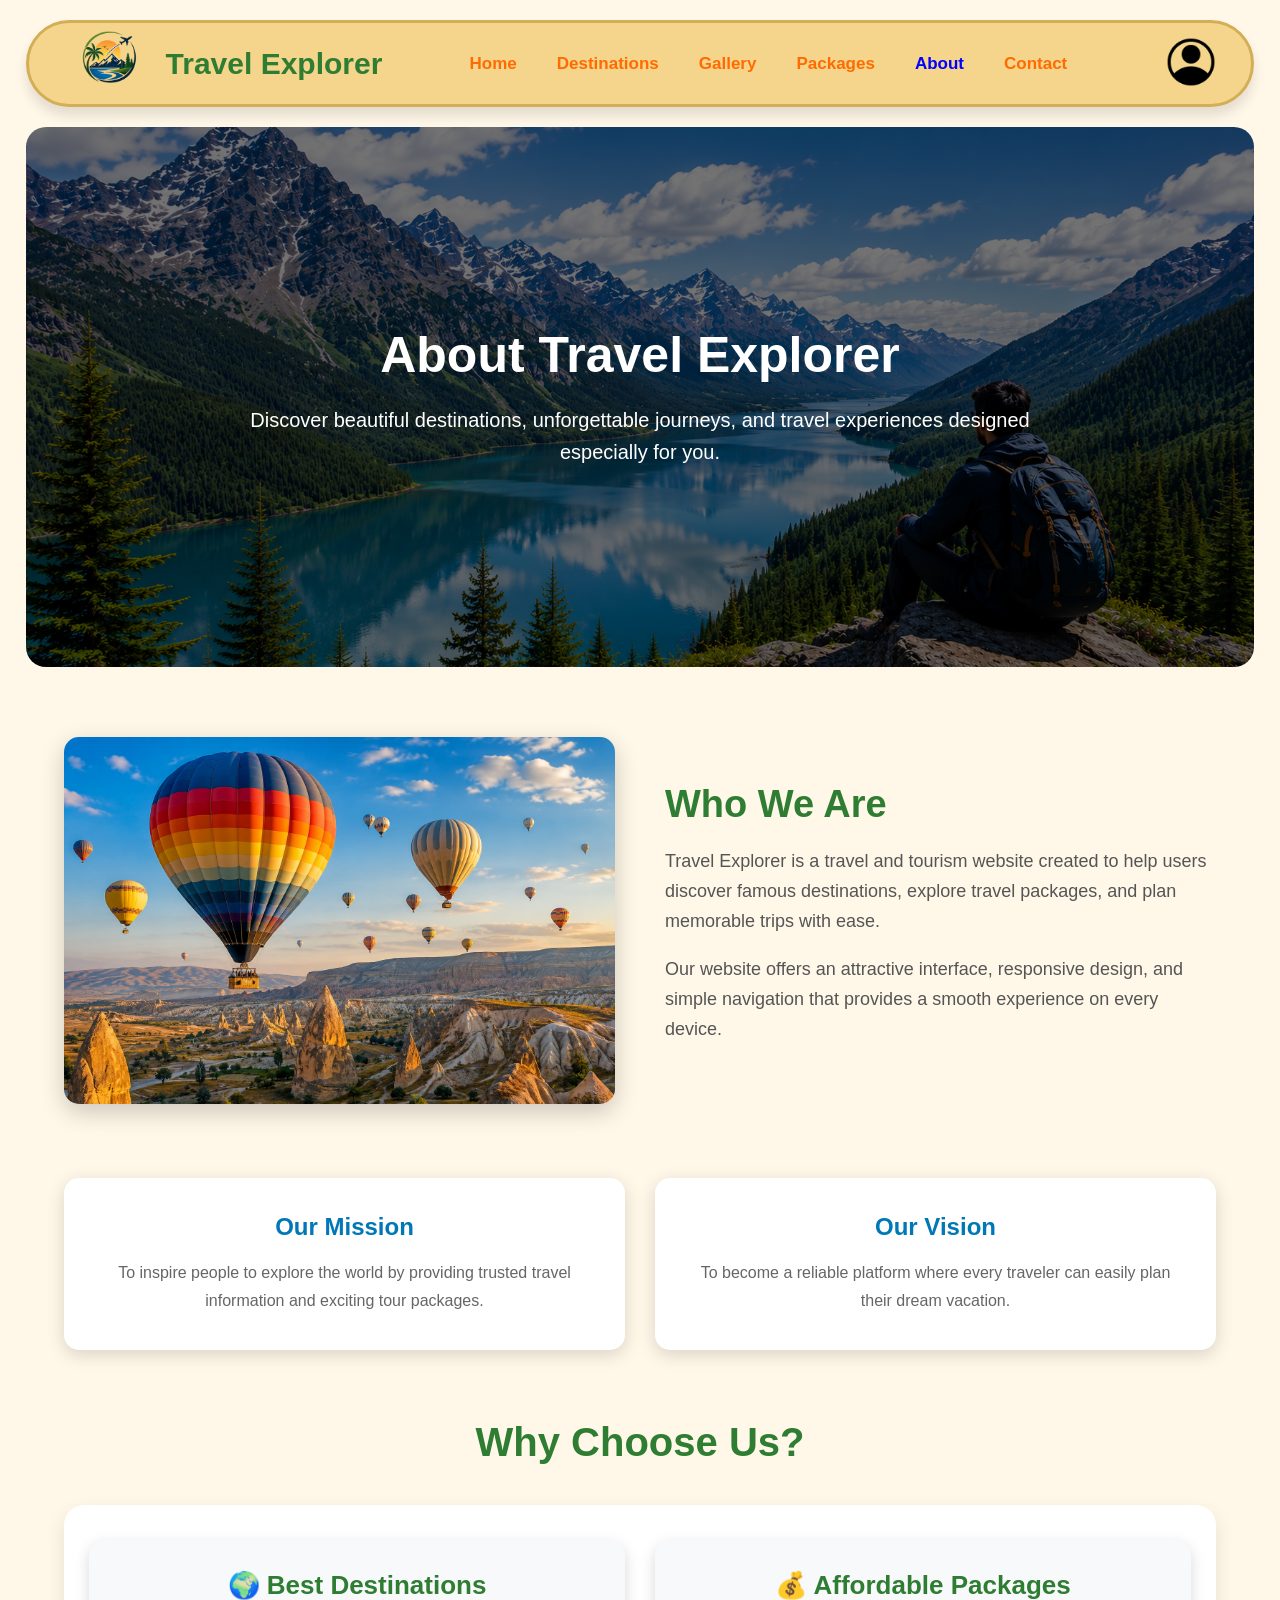
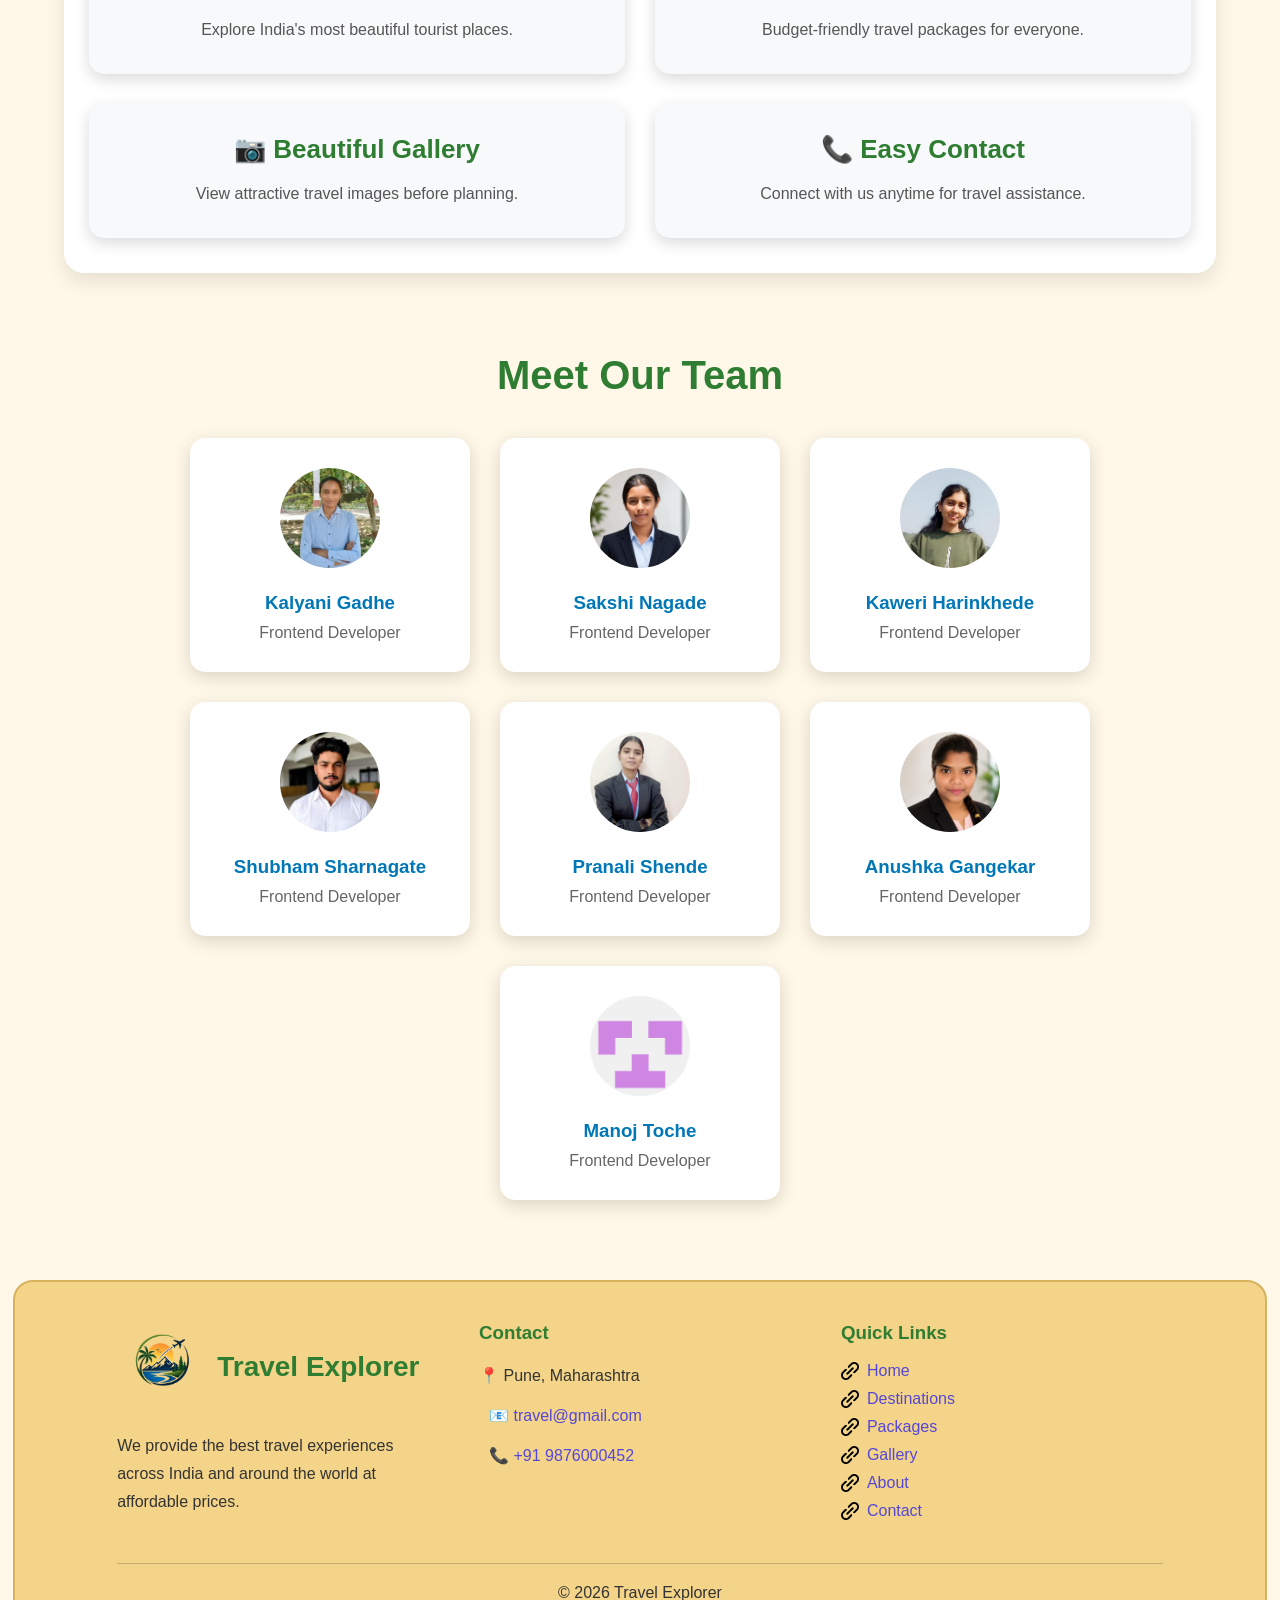
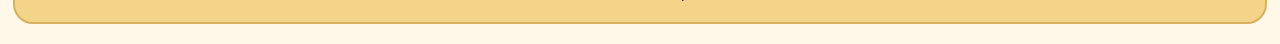
==== pages/about.html @ 45bdfaf3 "about file change" ====
<!DOCTYPE html>
<html lang="en">

<head>
    <meta charset="UTF-8">
    <meta name="viewport" content="width=device-width, initial-scale=1.0">

    <title>Travel Explorer | About</title>

    <link rel="stylesheet" href="../css/style.css">
    <link rel="stylesheet" href="../css/about.css">
</head>

<body>

    <!-- Header Start -->

    <header>

        <div class="logo">
            <img src="../images/home/logo.png" alt="Logo">
            <h2>Travel Explorer</h2>
        </div>

        <nav>
            <a href="./../index.html">Home</a>
            <a href="../pages/destination.html">Destinations</a>
            <a href="../pages/gallery.html">Gallery</a>
            <a href="../pages/package.html">Packages</a>
            <a href="/pages/about.html " class="active">About</a>
            <a href="../pages/contact.html ">Contact</a>

        </nav>

        <div class="profile">
            <img src="../images/home/profile.png" alt="Profile">
        </div>

    </header>

    <!-- Header End -->


    <!-- Hero Section -->

    <section class="about-banner">

        <h1>About Travel Explorer</h1>

        <p>
            Discover beautiful destinations, unforgettable journeys, and travel experiences designed especially for you.
        </p>

    </section>


    <!-- About -->

    <section class="about-container">

        <div class="about-image">

            <img src="../images/about/about.png" alt="Travel">

        </div>
        <div class="about-content">

            <h2>Who We Are</h2>

            <p>

                Travel Explorer is a travel and tourism website created to help users discover famous destinations, explore travel packages, and plan memorable trips with ease.

            </p>

            <p>

                Our website offers an attractive interface, responsive design, and simple navigation that provides a smooth experience on every device.

            </p>

        </div>

    </section>


    <!-- Mission -->

    <section class="mission">

        <div class="card">
            <h2>Our Mission</h2>

            <p>

                To inspire people to explore the world by providing trusted travel information and exciting tour packages.

            </p>

        </div>

        <div class="card">

            <h2>Our Vision</h2>

            <p>

                To become a reliable platform where every traveler can easily plan their dream vacation.

            </p>

        </div>

    </section>


    <!-- Features -->

    <section class="features">

        <h2>Why Choose Us?</h2>

        <div class="feature-box">

            <div class="feature">
                <h3>🌍 Best Destinations</h3>
                <p>Explore India's most beautiful tourist places.</p>
            </div>

            <div class="feature">
                <h3>💰 Affordable Packages</h3>
                <p>Budget-friendly travel packages for everyone.</p>
            </div>

            <div class="feature">
                <h3>📷 Beautiful Gallery</h3>
                <p>View attractive travel images before planning.</p>
            </div>

            <div class="feature">
                <h3>📞 Easy Contact</h3>
                <p>Connect with us anytime for travel assistance.</p>
            </div>

        </div>

    </section>


    <!-- Team -->

    <section class="team">

        <h2>Meet Our Team</h2>

        <div class="team-container">

            <div class="team-card">
                <img src="../images/about/kalyani.jpg" alt="">
                <h3>Kalyani Gadhe</h3>
                <p>Frontend Developer</p>
            </div>

            <div class="team-card">
                <img src="../images/about/sakshi.jpg" alt="">
                <h3>Sakshi Nagade</h3>
                <p>Frontend Developer</p>
            </div>
            <div class="team-card">
                <img src="../images/about/kaweri.jpg" alt="">
                <h3>Kaweri Harinkhede</h3>
                <p>Frontend Developer</p>
            </div>
            <div class="team-card">
                <img src="../images/about/shubham.jpg" alt="">
                <h3>Shubham Sharnagate</h3>
                <p>Frontend Developer</p>
            </div>

            <div class="team-card">
                <img src="../images/about/pranali.jpg" alt="">
                <h3>Pranali Shende</h3>
                <p>Frontend Developer</p>
            </div>

            <div class="team-card">
                <img src="../images/about/anushka.png" alt="">
                <h3>Anushka Gangekar</h3>
                <p>Frontend Developer</p>
            </div>
            <div class="team-card">
                <img src="../images/about/manoj.png" alt="">
                <h3>Manoj Toche</h3>
                <p>Frontend Developer</p>
            </div>

        </div>

    </section>


    <footer>

        <div class="footer-container ">


            <div class="footer-box ">

                <div class="footer-logo ">
                    <img src="../images/home/logo.png " alt="Logo ">
                    <h2>Travel Explorer</h2>
                </div>

                <p>
                    We provide the best travel experiences across India and around the world at affordable prices.
                </p>

            </div>



            <div class="footer-box ">

                <h3>Contact</h3>

                <p>
                    </i>📍 Pune, Maharashtra</p>

                <p>
                    <a href=" mailto:travel@gmail.com ">
                        <i class="fa-solid-fa-envelope "> </i>📧 travel@gmail.com </a>
                </p>

                <p>
                    <a href="tel: " +91 9876000452 "><i class="fa-solid fa-phone "></i>📞 +91 9876000452</a>
                </p>

                </div>

                

    <div class="footer-box ">
    <h3 class="footer-section-heading ">Quick Links</h3>

    <div class="quick-link-container ">

        <div class="quick-link ">
            <img src="../images/home/link.png " class="quick-links-icon ">
            <a href="./index.html ">Home</a>
        </div>

        <div class="quick-link ">
            <img src="../images/home/link.png " class="quick-links-icon ">
            <a href="destination.html ">Destinations</a>
        </div>

        <div class="quick-link ">
            <img src="../images/home/link.png " class="quick-links-icon ">
            <a href="packages.html ">Packages</a>
        </div>

        <div class="quick-link ">
            <img src="../images/home/link.png " class="quick-links-icon ">
            <a href="gallery.html ">Gallery</a>
        </div>

        <div class="quick-link ">
            <img src="../images/home/link.png " class="quick-links-icon ">
            <a href="about.html ">About</a>
        </div>

        <div class="quick-link ">
            <img src="../images/home/link.png " class="quick-links-icon ">
            <a href="contact.html ">Contact</a>
        </div>

    </div>
</div>
                </div>

                </div>

                <hr>

                <p class="copyright ">
                    © 2026 Travel Explorer
                </p>

                </footer>

</body>

</html>
---- css/style.css ----
* {
    margin: 0;
    padding: 0;
    box-sizing: border-box;
    font-family: 'Poppins', sans-serif;
}

body {
    background: #FFF8E8;
    color: #333;
}

header {
    width: 96%;
    height: 87px;
    margin: 20px auto;
    background: #F5D58B;
    border: 3px solid #d4ae56;
    border-radius: 60px;
    padding: 15px 35px;
    display: flex;
    justify-content: space-between;
    align-items: center;
    top: 20px;
    z-index: 1000;
    box-shadow: 0 9px 12px rgba(32, 30, 30, 0.12);
}

.logo {
    display: flex;
    align-items: center;
    gap: 12px;
}

.logo img {
    width: 90px;
    height: 90px;
}

.logo h2 {
    color: #2E7D32;
    font-size: 30px;
    font-weight: 700;
}

nav {
    list-style: none;
    display: flex;
    gap: 40px;
    flex-wrap: wrap;
}

nav a {
    text-decoration: none;
    color: #ff6b00;
    font-size: 17px;
    font-weight: 600;
    transition: .3s;
}

nav a:hover,
.active {
    color: #0000ff;
}

.profile {
    margin-left: 12px;
    flex-shrink: 0;
}

.profile img {
    width: 50px;
    height: 50px;
    border-radius: 50%;
    cursor: pointer;
}

.profile i:hover {
    color: #ff6b00;
    transform: scale(1.3s);
}

.hero {
    height: 65vh;
    background: url("../images/home/hero_banner_crop.jpg") center/cover no-repeat;
    position: relative;
    width: 98%;
    margin: 20px auto;
    border-radius: 20px;
    overflow: hidden;
}

.hero-overlay {
    width: 100%;
    height: 100%;
    background: rgba(0, 0, 0, 0.55);
    display: flex;
    justify-content: center;
    align-items: center;
    text-align: center;
}

.hero-content {
    color: #fff;
    max-width: 700px;
}

.hero-content h1 {
    font-size: 60px;
    margin-bottom: 20px;
    font-weight: bold;
}

.hero-content p {
    font-size: 20px;
    line-height: 1.8;
    margin-bottom: 35px;
}

.hero-btn {
    display: inline-block;
    padding: 14px 35px;
    margin: 10px;
    background: #ff9800;
    color: #fff;
    text-decoration: none;
    border-radius: 30px;
    transition: .3s;
    font-weight: bold;
}

.hero-btn:hover {
    background: #0d6efd;
    transform: translateY(-5px);
}

.btn2 {
    background: transparent;
    border: 2px solid white;
}

.btn2:hover {
    background: white;
    color: #000;
}

.why-choose {
    padding: 80px 8%;
    background: #FFF8E8;
}

.why-choose h2 {
    text-align: center;
    font-size: 40px;
    color: #2e7d32;
    margin-bottom: 50px;
}

.feature-container {
    display: grid;
    grid-template-columns: repeat(auto-fit, minmax(280px, 1fr));
    gap: 30px;
}

.feature-box {
    background: #fff;
    padding: 35px 25px;
    text-align: center;
    border-radius: 20px;
    box-shadow: 0 8px 20px rgba(0, 0, 0, .10);
    transition: .4s;
}

.feature-box:hover {
    transform: translateY(-8px);
}

.feature-box i {
    font-size: 50px;
    color: #ff9800;
    margin-bottom: 20px;
}

.feature-box h3 {
    font-size: 26px;
    margin-bottom: 15px;
    color: #333;
}

.feature-box p {
    font-size: 16px;
    color: #666;
    line-height: 28px;
}

.welcome {
    text-align: center;
    padding: 80px 10%;
    background: #FFF8E8;
}

.welcome h2 {
    font-size: 40px;
    color: #2e7d32;
    ;
    margin-bottom: 20px;
}

.welcome p {
    font-size: 20px;
    color: #555;
    line-height: 1.8;
    max-width: 800px;
    margin: auto;
}

.welcome .btn {
    display: inline-block;
    margin-top: 30px;
    padding: 14px 35px;
    background: #ff9800;
    color: #fff;
    text-decoration: none;
    border-radius: 30px;
    font-weight: bold;
    transition: .3s;
}

.welcome .btn:hover {
    background: #e67e22;
    transform: translateY(-3px);
}

.packages {
    padding: 80px 10%;
    background: #FFF8E8;
    text-align: center;
}

.packages h2 {
    font-size: 42px;
    color: #2e7d32;
    margin-bottom: 10px;
}

.section-text {
    color: #666;
    margin-bottom: 40px;
    font-size: 18px;
}

.package-container {
    display: flex;
    justify-content: center;
    gap: 30px;
    flex-wrap: wrap;
}

.package-card {
    width: 320px;
    background: #fff;
    border-radius: 18px;
    overflow: hidden;
    box-shadow: 0 10px 25px rgba(0, 0, 0, .12);
    transition: .3s;
}

.package-card:hover {
    transform: translateY(-10px);
}

.package-card img {
    width: 100%;
    height: 220px;
    object-fit: cover;
}

.package-content {
    padding: 20px;
}

.package-content h3 {
    margin-bottom: 10px;
}

.package-content span {
    display: block;
    color: #ff6600;
    font-size: 22px;
    font-weight: bold;
    margin: 15px 0;
}

.card-btn {
    display: inline-block;
    padding: 10px 25px;
    background: #0d6efd;
    color: white;
    text-decoration: none;
    border-radius: 25px;
}

.card-btn:hover {
    background: #ff6600;
}

footer {
    background: #f4d488;
    margin-top: 70px;
    padding: 40px 8% 20px;
    border: 2px solid #d6b25f;
    width: 98%;
    margin: 20px auto;
    border-radius: 20px;
}

.footer-container {
    display: grid;
    grid-template-columns: repeat(auto-fit, minmax(250px, 1fr));
    gap: 40px;
}

.footer-box {
    color: #333;
}

.footer-logo {
    display: flex;
    align-items: center;
    gap: 10px;
    margin-bottom: 20px;
}

.footer-logo img {
    width: 90px;
    height: 90px;
}

.footer-logo h2 {
    color: #2e7d32;
    font-size: 28px;
}

.footer-box h3 {
    margin-bottom: 18px;
    color: #2e7d32;
}

.footer-box p {
    margin: 12px 0;
    line-height: 28px;
}

.footer-box a {
    color: #5547d8;
    text-decoration: none;
    transition: .3s;
}

.footer-box a:hover {
    color: #ff6b00;
    padding-left: 5px;
}

.footer-box i {
    color: #ff9800;
    margin-right: 10px;
}

.quick-link-container {
    display: flex;
    flex-direction: column;
    gap: 10px;
}

.quick-link {
    display: flex;
    align-items: center;
}

.quick-links-icon {
    width: 18px;
    height: 18px;
    margin-right: 8px;
}

.quick-link a {
    text-decoration: none;
    color: #5547d8;
}

.quick-link a:hover {
    color: #ff9800;
}

hr {
    margin: 35px 0 20px;
    border: none;
    border-top: 1px solid rgba(0, 0, 0, .2);
}

.copyright {
    text-align: center;
    font-size: 16px;
    font-weight: 500;
    color: #333;
}

@media(max-width:768px) {
    header {
        display: flex;
        flex-direction: column;
        align-items: center;
        justify-content: center;
        padding: 20px;
        gap: 15px;
        height: auto;
    }
    .logo {
        width: 100%;
        display: flex;
        justify-content: center;
    }
    nav {
        display: flex;
        flex-wrap: wrap;
        justify-content: center;
        gap: 15px;
        width: 100%;
    }
    .profile {
        position: static;
        margin-top: 10px;
    }
    .hero-content h1 {
        font-size: 32px;
    }
    .hero-content p {
        font-size: 17px;
    }
    .hero-btn {
        flex-direction: column;
        align-items: center;
    }
    .welcome h2,
    .section-title h2 {
        font-size: 32px;
    }
}
---- css/about.css ----
.about-banner {
    background: linear-gradient(rgba(0, 0, 0, 0.55), rgba(0, 0, 0, 0.55)), url("../images/about/background.png");
    background-size: cover;
    background-position: center;
    height: 60vh;
    width: 96%;
    margin: 20px auto;
    display: flex;
    flex-direction: column;
    justify-content: center;
    align-items: center;
    text-align: center;
    color: white;
    padding: 20px;
    border-radius: 20px;
}

.about-banner h1 {
    font-size: 50px;
    margin-bottom: 20px;
}

.about-banner p {
    width: 70%;
    font-size: 20px;
    line-height: 32px;
}

.about-container {
    width: 90%;
    margin: 70px auto;
    display: flex;
    justify-content: space-between;
    align-items: center;
    gap: 50px;
}

.about-image {
    flex: 1;
}

.about-image img {
    width: 100%;
    border-radius: 15px;
    box-shadow: 0 8px 25px rgba(0, 0, 0, 0.2);
}

.about-content {
    flex: 1;
}

.about-content h2 {
    color: #2E7D32;
    font-size: 38px;
    margin-bottom: 20px;
}

.about-content p {
    color: #555;
    line-height: 30px;
    font-size: 18px;
    margin-bottom: 18px;
}

.mission {
    width: 90%;
    margin: 50px auto;
    display: flex;
    gap: 30px;
}

.card {
    flex: 1;
    background: white;
    padding: 35px;
    border-radius: 15px;
    text-align: center;
    box-shadow: 0 5px 18px rgba(0, 0, 0, 0.15);
    transition: 0.4s;
}

.card:hover {
    transform: translateY(-10px);
}

.card h2 {
    color: #0077b6;
    margin-bottom: 18px;
}

.card p {
    color: #666;
    line-height: 28px;
}

.features {
    width: 90%;
    margin: 70px auto;
}

.features h2 {
    text-align: center;
    color: #2E7D32;
    font-size: 40px;
    margin-bottom: 40px;
}

.feature-box {
    display: grid;
    grid-template-columns: repeat(2, 1fr);
    gap: 30px;
}

.feature {
    background: #f8f9fa;
    padding: 30px;
    border-radius: 15px;
    box-shadow: 0 5px 15px rgba(0, 0, 0, .15);
    transition: .4s;
}

.feature:hover {
    transform: scale(1.04);
}

.feature h3 {
    margin-bottom: 15px;
    color: #2E7D32;
}

.feature p {
    color: #555;
    line-height: 28px;
}

.team {
    width: 90%;
    margin: 80px auto;
}

.team h2 {
    text-align: center;
    font-size: 40px;
    color: #2E7D32;
    margin-bottom: 40px;
}

.team-container {
    display: flex;
    justify-content: center;
    gap: 30px;
    flex-wrap: wrap;
}

.team-card {
    width: 280px;
    background: white;
    text-align: center;
    padding: 30px;
    border-radius: 15px;
    box-shadow: 0 5px 18px rgba(0, 0, 0, .15);
    transition: .4s;
}

.team-card:hover {
    transform: translateY(-10px);
}

.team-card img {
    width: 100px;
    height: 100px;
    border-radius: 50%;
    object-fit: cover;
    margin-bottom: 20px;
}

.team-card h3 {
    color: #0077b6;
    margin-bottom: 10px;
}

.team-card p {
    color: #666;
}

@media(max-width:768px) {
    .about-container {
        flex-direction: column;
    }
    .mission {
        flex-direction: column;
    }
    .feature-box {
        grid-template-columns: 1fr;
    }
    .about-banner h1 {
        font-size: 35px;
    }
    .about-banner p {
        width: 100%;
        font-size: 17px;
    }
    .team-card {
        width: 100%;
    }
}
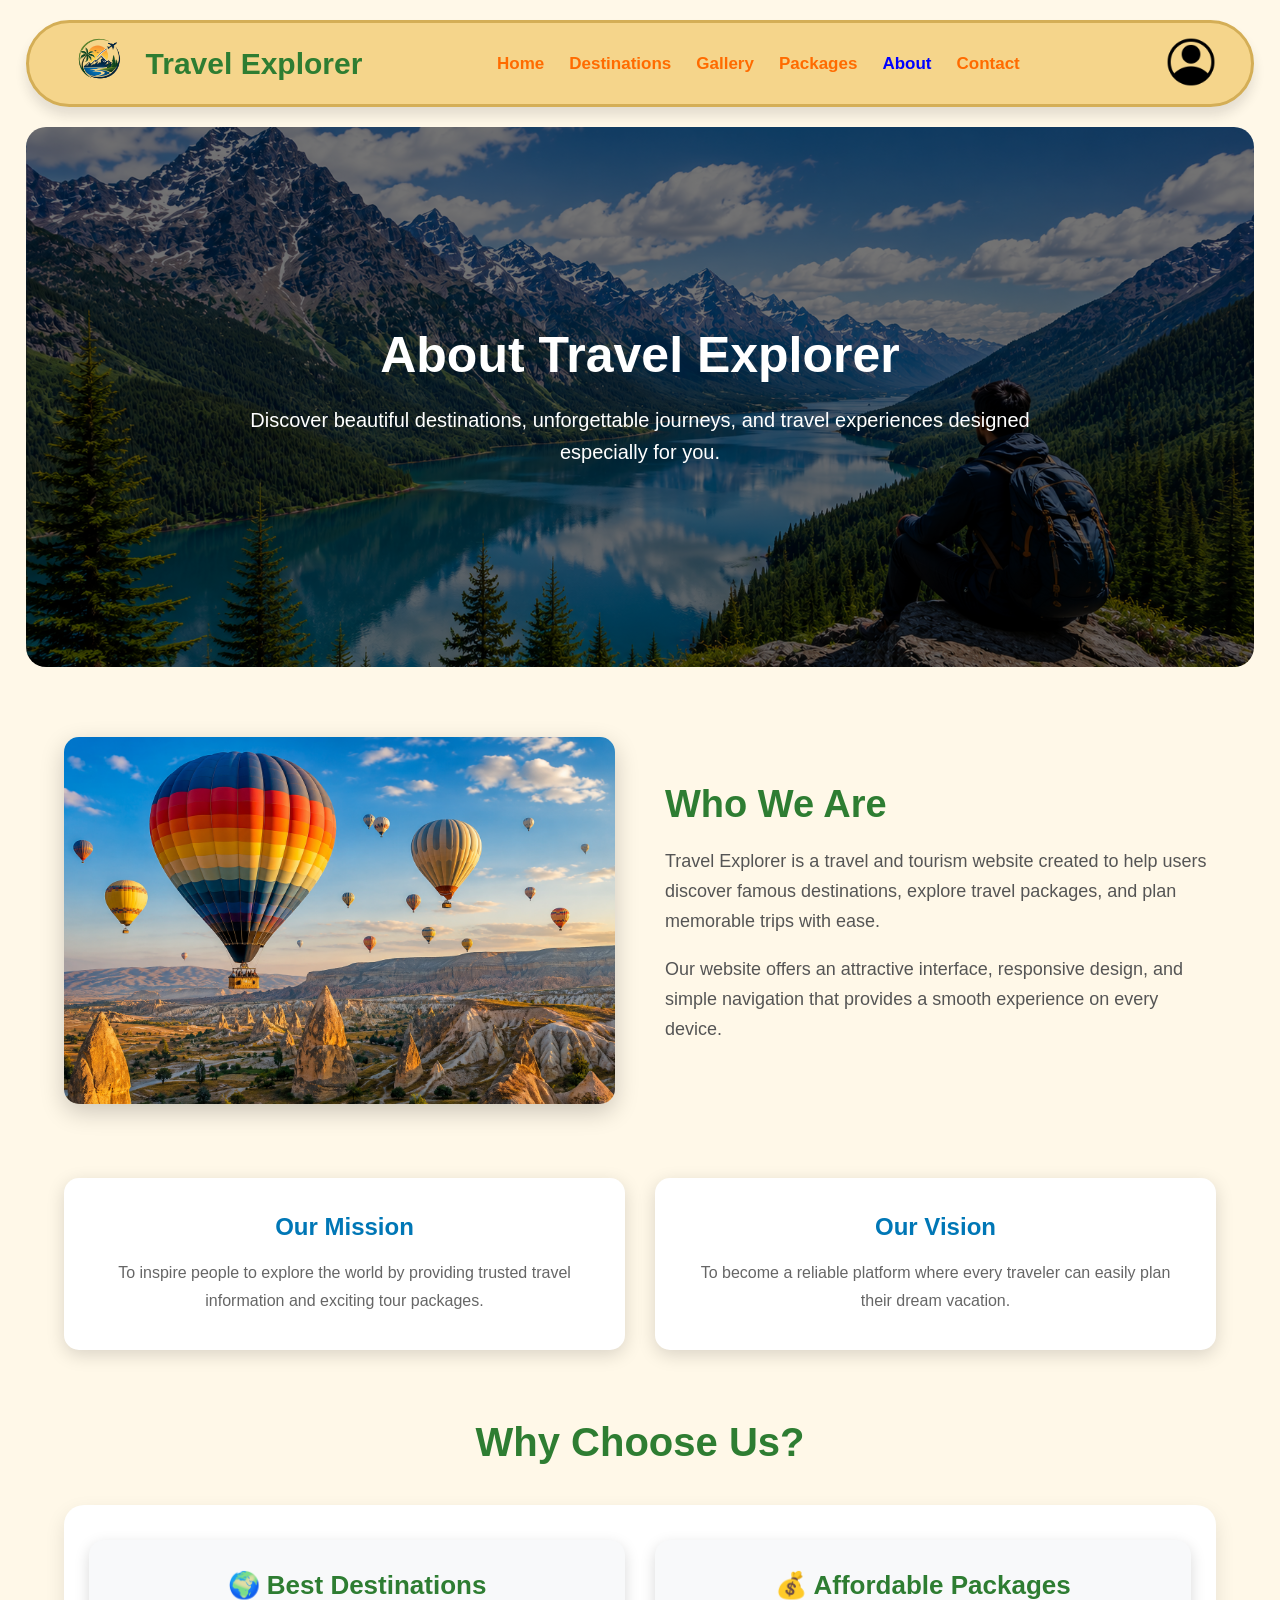
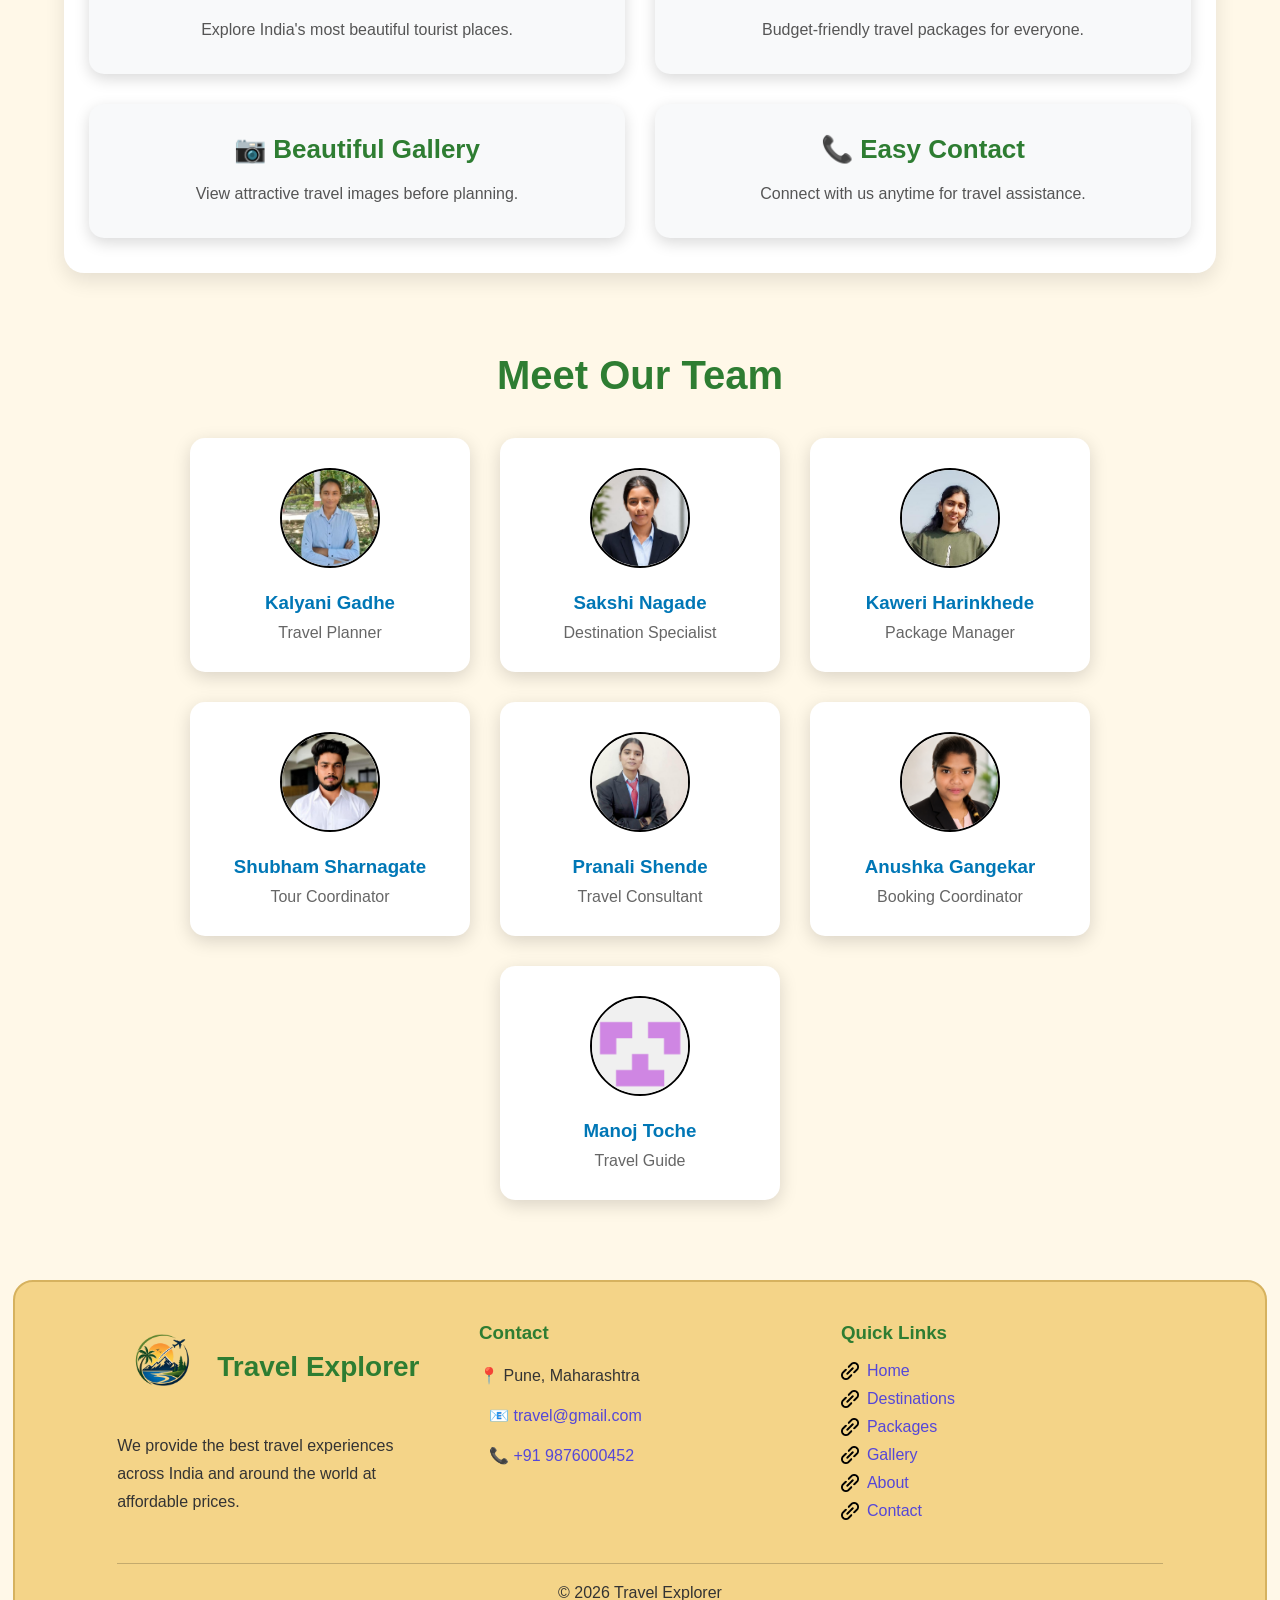
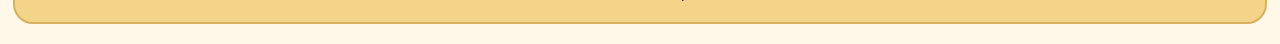
==== commit 6a441ee8: "team add" ====
--- a/pages/about.html
+++ b/pages/about.html
@@ -1,5 +1,5 @@
 <!DOCTYPE html>
-<html lang="en">
+<html>
 
 <head>
     <meta charset="UTF-8">
@@ -12,8 +12,6 @@
 </head>
 
 <body>
-
-    <!-- Header Start -->
 
     <header>
 
@@ -38,90 +36,48 @@
 
     </header>
 
-    <!-- Header End -->
-
-
-    <!-- Hero Section -->
-
     <section class="about-banner">
-
         <h1>About Travel Explorer</h1>
-
         <p>
             Discover beautiful destinations, unforgettable journeys, and travel experiences designed especially for you.
         </p>
-
-    </section>
-
-
-    <!-- About -->
+    </section>
 
     <section class="about-container">
 
         <div class="about-image">
-
             <img src="../images/about/about.png" alt="Travel">
-
         </div>
         <div class="about-content">
-
             <h2>Who We Are</h2>
-
-            <p>
-
+            <p>
                 Travel Explorer is a travel and tourism website created to help users discover famous destinations, explore travel packages, and plan memorable trips with ease.
-
-            </p>
-
-            <p>
-
+            </p>
+            <p>
                 Our website offers an attractive interface, responsive design, and simple navigation that provides a smooth experience on every device.
-
-            </p>
-
-        </div>
-
-    </section>
-
-
-    <!-- Mission -->
+            </p>
+        </div>
+    </section>
 
     <section class="mission">
-
         <div class="card">
             <h2>Our Mission</h2>
-
-            <p>
-
+            <p>
                 To inspire people to explore the world by providing trusted travel information and exciting tour packages.
-
-            </p>
-
+            </p>
         </div>
 
         <div class="card">
-
             <h2>Our Vision</h2>
-
-            <p>
-
+            <p>
                 To become a reliable platform where every traveler can easily plan their dream vacation.
-
-            </p>
-
-        </div>
-
-    </section>
-
-
-    <!-- Features -->
+            </p>
+        </div>
+    </section>
 
     <section class="features">
-
         <h2>Why Choose Us?</h2>
-
         <div class="feature-box">
-
             <div class="feature">
                 <h3>🌍 Best Destinations</h3>
                 <p>Explore India's most beautiful tourist places.</p>
@@ -141,107 +97,79 @@
                 <h3>📞 Easy Contact</h3>
                 <p>Connect with us anytime for travel assistance.</p>
             </div>
-
-        </div>
-
-    </section>
-
-
-    <!-- Team -->
+        </div>
+    </section>
 
     <section class="team">
-
         <h2>Meet Our Team</h2>
-
         <div class="team-container">
 
             <div class="team-card">
                 <img src="../images/about/kalyani.jpg" alt="">
                 <h3>Kalyani Gadhe</h3>
-                <p>Frontend Developer</p>
-            </div>
-
+                <p>Travel Planner</p>
+            </div>
             <div class="team-card">
                 <img src="../images/about/sakshi.jpg" alt="">
                 <h3>Sakshi Nagade</h3>
-                <p>Frontend Developer</p>
+                <p>Destination Specialist</p>
             </div>
             <div class="team-card">
                 <img src="../images/about/kaweri.jpg" alt="">
                 <h3>Kaweri Harinkhede</h3>
-                <p>Frontend Developer</p>
+                <p>Package Manager</p>
             </div>
             <div class="team-card">
                 <img src="../images/about/shubham.jpg" alt="">
                 <h3>Shubham Sharnagate</h3>
-                <p>Frontend Developer</p>
-            </div>
-
+                <p>Tour Coordinator</p>
+            </div>
             <div class="team-card">
                 <img src="../images/about/pranali.jpg" alt="">
                 <h3>Pranali Shende</h3>
-                <p>Frontend Developer</p>
-            </div>
-
+                <p>Travel Consultant</p>
+            </div>
             <div class="team-card">
                 <img src="../images/about/anushka.png" alt="">
                 <h3>Anushka Gangekar</h3>
-                <p>Frontend Developer</p>
+                <p>Booking Coordinator</p>
             </div>
             <div class="team-card">
                 <img src="../images/about/manoj.png" alt="">
                 <h3>Manoj Toche</h3>
-                <p>Frontend Developer</p>
-            </div>
-
-        </div>
-
-    </section>
-
+                <p>Travel Guide</p>
+            </div>
+        </div>
+    </section>
 
     <footer>
 
         <div class="footer-container ">
-
-
             <div class="footer-box ">
-
                 <div class="footer-logo ">
                     <img src="../images/home/logo.png " alt="Logo ">
                     <h2>Travel Explorer</h2>
                 </div>
-
                 <p>
                     We provide the best travel experiences across India and around the world at affordable prices.
                 </p>
-
-            </div>
-
-
+            </div>
 
             <div class="footer-box ">
-
                 <h3>Contact</h3>
-
                 <p>
                     </i>📍 Pune, Maharashtra</p>
-
                 <p>
                     <a href=" mailto:travel@gmail.com ">
                         <i class="fa-solid-fa-envelope "> </i>📧 travel@gmail.com </a>
                 </p>
-
                 <p>
                     <a href="tel: " +91 9876000452 "><i class="fa-solid fa-phone "></i>📞 +91 9876000452</a>
                 </p>
-
-                </div>
-
-                
+                </div>
 
     <div class="footer-box ">
     <h3 class="footer-section-heading ">Quick Links</h3>
-
     <div class="quick-link-container ">
 
         <div class="quick-link ">
@@ -273,19 +201,14 @@
             <img src="../images/home/link.png " class="quick-links-icon ">
             <a href="contact.html ">Contact</a>
         </div>
-
     </div>
 </div>
                 </div>
-
-                </div>
-
+                </div>
                 <hr>
-
                 <p class="copyright ">
                     © 2026 Travel Explorer
                 </p>
-
                 </footer>
 
 </body>
--- a/css/style.css
+++ b/css/style.css
@@ -21,8 +21,9 @@
     display: flex;
     justify-content: space-between;
     align-items: center;
+    z-index: 1000;
     top: 20px;
-    z-index: 1000;
+    position: sticky;
     box-shadow: 0 9px 12px rgba(32, 30, 30, 0.12);
 }
 
@@ -33,8 +34,8 @@
 }
 
 .logo img {
-    width: 90px;
-    height: 90px;
+    width: 70px;
+    height: 70px;
 }
 
 .logo h2 {
@@ -46,8 +47,8 @@
 nav {
     list-style: none;
     display: flex;
-    gap: 40px;
-    flex-wrap: wrap;
+    gap: 25px;
+    align-items: center;
 }
 
 nav a {
@@ -202,7 +203,6 @@
 .welcome h2 {
     font-size: 40px;
     color: #2e7d32;
-    ;
     margin-bottom: 20px;
 }
 
@@ -409,29 +409,46 @@
 @media(max-width:768px) {
     header {
         display: flex;
-        flex-direction: column;
+        flex-direction: row;
         align-items: center;
-        justify-content: center;
-        padding: 20px;
-        gap: 15px;
+        justify-content: space-between;
+        padding: 12px 15px;
         height: auto;
     }
     .logo {
         width: 100%;
         display: flex;
+        flex-direction: row;
+        text-align: center;
         justify-content: center;
+        gap: 10px;
+    }
+    .logo img {
+        width: 45px;
+        height: 45px;
+    }
+    .logo h2 {
+        font-size: 22px;
     }
     nav {
         display: flex;
-        flex-wrap: wrap;
+        flex-wrap: nowrap;
         justify-content: center;
-        gap: 15px;
+        gap: 12px;
         width: 100%;
+        margin-top: 0;
+    }
+    nav a {
+        font-size: 16px;
     }
     .profile {
         position: static;
         margin-top: 10px;
     }
+    profile img {
+        width: 40px;
+        height: 40px;
+    }
     .hero-content h1 {
         font-size: 32px;
     }
--- a/css/about.css
+++ b/css/about.css
@@ -172,6 +172,7 @@
     border-radius: 50%;
     object-fit: cover;
     margin-bottom: 20px;
+    border: 2px solid black;
 }
 
 .team-card h3 {
